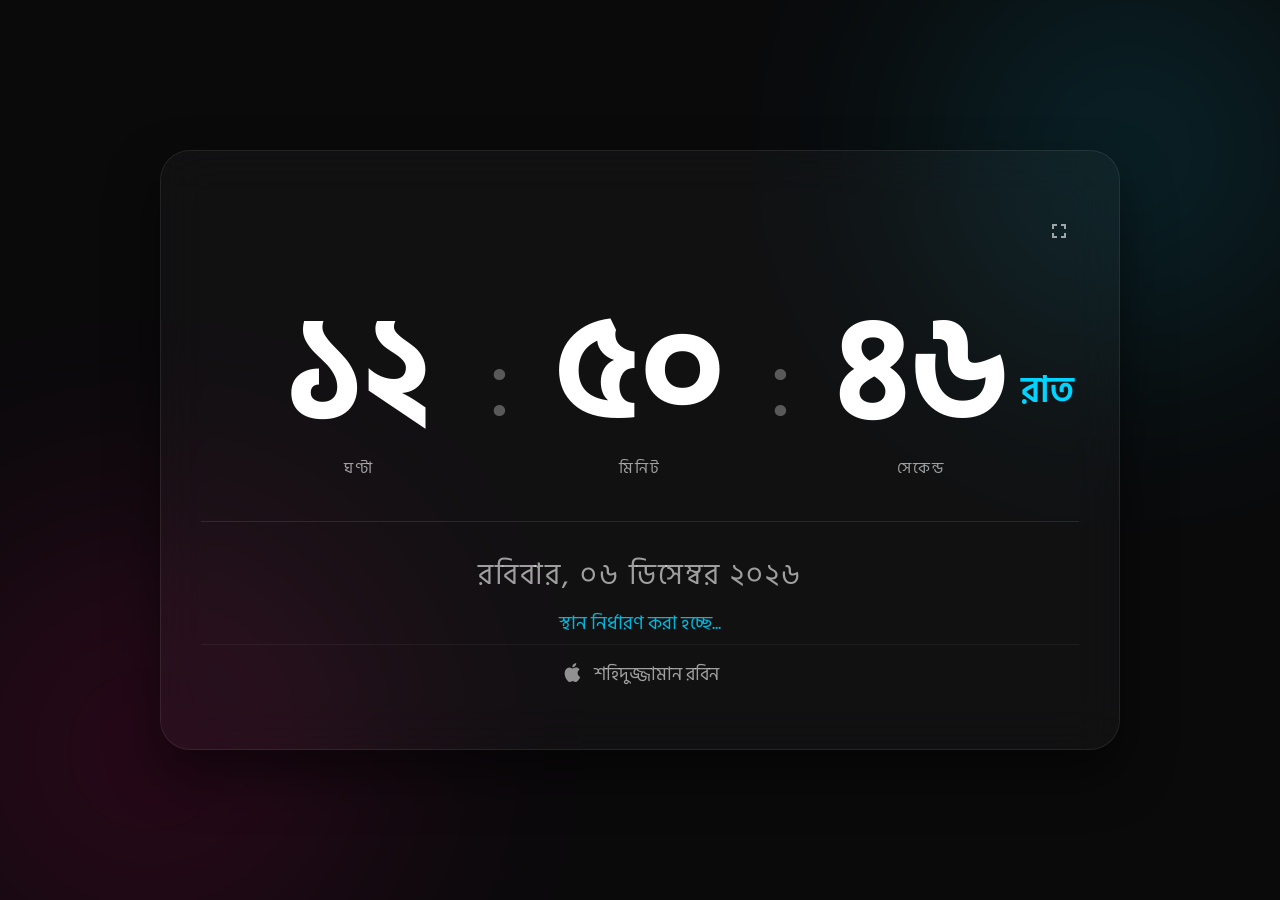
==== BanglaClock-Standalone.html @ c209803f "Initialize Bengali Digital Clock with smooth slide animation and Glassmorphism README" ====
<!DOCTYPE html>
<html lang="bn">
<head>
    <meta charset="UTF-8">
    <meta name="viewport" content="width=device-width, initial-scale=1.0">
    <title>আধুনিক বাংলা ডিজিটাল ঘড়ি | Bangla Digital Clock</title>
    <link rel="stylesheet" href="style.css?v=1.1">
    <link href="https://fonts.googleapis.com/css2?family=Hind+Siliguri:wght@300;400;500;600;700&display=swap" rel="stylesheet">
</head>
<body>
    <div class="background-decor">
        <div class="circle circle-1"></div>
        <div class="circle circle-2"></div>
    </div>
    
    <main class="clock-container">
        <div class="glass-card">
            <header class="clock-header">
                <div></div> <!-- Empty spacer to keep fullscreen button on the right -->
                <button id="fullscreen-btn" title="ফুল স্ক্রিন">
                    <svg viewBox="0 0 24 24" width="24" height="24"><path fill="currentColor" d="M7 14H5v5h5v-2H7v-3zm-2-4h2V7h3V5H5v5zm12 7h-3v2h5v-5h-2v3zM14 5v2h3v3h2V5h-5z"/></svg>
                </button>
            </header>

            <div class="time-display">
                <div class="time-box" id="hours-box">
                    <div class="digit-box" id="hours">
                        <div class="digit-inner">
                            <span>০০</span>
                        </div>
                    </div>
                    <span class="label">ঘণ্টা</span>
                </div>
                <span class="separator">:</span>
                <div class="time-box" id="minutes-box">
                    <div class="digit-box" id="minutes">
                        <div class="digit-inner">
                            <span>০০</span>
                        </div>
                    </div>
                    <span class="label">মিনিট</span>
                </div>
                <span class="separator">:</span>
                <div class="time-box" id="seconds-box">
                    <div class="digit-box" id="seconds">
                        <div class="digit-inner">
                            <span>০০</span>
                        </div>
                    </div>
                    <span class="label">সেকেন্ড</span>
                </div>
                <div class="ampm-box" id="ampm-container">
                    <span id="ampm">পূর্বাহ্ণ</span>
                </div>
            </div>

            <footer class="date-display">
                <div id="full-date">শুক্রবার, ১ জানুয়ারি ২০২৬</div>
                <div id="location" class="location-text">স্থান নির্ধারণ করা হচ্ছে...</div>
                <div class="user-signature">
                    <svg class="mac-icon" viewBox="0 0 24 24" width="18" height="18"><path fill="currentColor" d="M18.71 19.5C17.88 20.74 17 21.95 15.66 21.97C14.32 22 13.89 21.18 12.37 21.18C10.84 21.18 10.37 21.95 9.09997 22C7.78997 22.05 6.79997 20.68 5.95997 19.47C4.24997 17 2.93997 12.45 4.69997 9.39C5.56997 7.87 7.12997 6.91 8.81997 6.88C10.1 6.86 11.32 7.75 12.11 7.75C12.89 7.75 14.37 6.68 15.92 6.84C16.57 6.87 18.39 7.1 19.56 8.82C19.47 8.88 17.39 10.1 17.41 12.63C17.44 15.65 20.06 16.66 20.09 16.67C20.06 16.74 19.67 18.11 18.71 19.5ZM13 3.5C13.73 2.67 14.94 2.04 15.94 2C16.07 3.17 15.6 4.35 14.9 5.19C14.21 6.04 13.07 6.7 11.95 6.61C11.8 5.46 12.36 4.26 13 3.5Z"/></svg>
                    <span>শহিদুজ্জামান রবিন</span>
                </div>
            </footer>
        </div>
    </main>

<script>
/**
 * Bangla Digital Clock Logic
 */

const hoursEl = document.getElementById('hours');
const minutesEl = document.getElementById('minutes');
const secondsEl = document.getElementById('seconds');
const ampmEl = document.getElementById('ampm');
const dateEl = document.getElementById('full-date');
const ampmContainer = document.getElementById('ampm-container');
const fullscreenBtn = document.getElementById('fullscreen-btn');
const clockContainer = document.querySelector('.clock-container');
const clockHeader = document.querySelector('.clock-header');

let inactivityTimer;
const INACTIVITY_TIME = 5000; // 5 seconds

// Mapping digits from English to Bengali
const banglaDigits = {
    '0': '০', '1': '১', '2': '২', '3': '৩', '4': '৪',
    '5': '৫', '6': '৬', '7': '৭', '8': '৮', '9': '৯'
};

const banglaDays = [
    'রবিবার', 'সোমবার', 'মঙ্গলবার', 'বুধবার', 'বৃহস্পতিবার', 'শুক্রবার', 'শনিবার'
];

const banglaMonths = [
    'জানুয়ারি', 'ফেব্রুয়ারি', 'মার্চ', 'এপ্রিল', 'মে', 'জুন',
    'জুলাই', 'আগস্ট', 'সেপ্টেম্বর', 'অক্টোবর', 'নভেম্বর', 'ডিসেম্বর'
];

// Helper: Convert English number to Bengali string
function toBangla(number) {
    let str = number.toString();
    if (str.length === 1) str = '0' + str;
    return str.split('').map(digit => banglaDigits[digit] || digit).join('');
}

// Global variables for keeping track of last units (to avoid flickering)
let lastH = '', lastM = '', lastS = '';

function updateClock() {
    const now = new Date();
    let hours = now.getHours();
    let minutes = now.getMinutes();
    let seconds = now.getSeconds();
    let is24Hour = false;
    let ampm = '';

    if (!is24Hour) {
        const h24 = now.getHours();
        if (h24 >= 0 && h24 < 4) ampm = 'রাত';
        else if (h24 >= 4 && h24 < 6) ampm = 'ভোর';
        else if (h24 >= 6 && h24 < 12) ampm = 'সকাল';
        else if (h24 >= 12 && h24 < 15) ampm = 'দুপুর';
        else if (h24 >= 15 && h24 < 18) ampm = 'বিকেল';
        else if (h24 >= 18 && h24 < 20) ampm = 'সন্ধ্যা';
        else ampm = 'রাত';
        
        hours = hours % 12;
        hours = hours ? hours : 12; // Handle 0 -> 12
        ampmContainer.style.display = 'block';
    } else {
        ampmContainer.style.display = 'none';
    }

    const hStr = toBangla(hours);
    const mStr = toBangla(minutes);
    const sStr = toBangla(seconds);

    // Update with animation if the value changed
    if (hStr !== lastH) {
        updateElement(hoursEl, hStr);
        lastH = hStr;
    }
    if (mStr !== lastM) {
        updateElement(minutesEl, mStr);
        lastM = mStr;
    }
    if (sStr !== lastS) {
        updateElement(secondsEl, sStr);
        lastS = sStr;
    }

    if (!is24Hour && ampmEl.textContent !== ampm) {
        ampmEl.textContent = ampm;
    }

    // Update Date
    const dayName = banglaDays[now.getDay()];
    const dayDate = toBangla(now.getDate());
    const monthName = banglaMonths[now.getMonth()];
    const year = toBangla(now.getFullYear());
    
    const dateString = `${dayName}, ${dayDate} ${monthName} ${year}`;
    if (dateEl.textContent !== dateString) {
        dateEl.textContent = dateString;
    }
}

// Update the element text with a smooth vertical slide animation
function updateElement(el, newValue) {
    const inner = el.querySelector('.digit-inner');
    const currentSpan = inner.querySelector('span');
    const oldValue = currentSpan.textContent;

    if (newValue === oldValue) return;

    // 1. Add the new value slot below the current one
    const nextSpan = document.createElement('span');
    nextSpan.textContent = newValue;
    inner.appendChild(nextSpan);

    // 2. Animate the 'inner' container up
    inner.classList.add('sliding');
    inner.style.transform = 'translateY(-100%)';
    currentSpan.style.opacity = '0.3'; // Fade only the OLD number
    nextSpan.style.opacity = '1';      // Ensure the NEW number is fully white

    // 3. Finalize: Switch the main text and reset the container position
    setTimeout(() => {
        inner.classList.remove('sliding');
        
        // Remove the transition temporarily to prevent the 'fade-up' blink
        currentSpan.style.transition = 'none';
        currentSpan.textContent = newValue;
        currentSpan.style.opacity = '1';
        inner.style.transform = 'translateY(0)';
        
        // Use a tiny delay or trigger reflow to re-enable transition for the next cycle
        void currentSpan.offsetWidth;
        currentSpan.style.transition = '';
        
        nextSpan.remove();
    }, 850); // Matches the 0.85s transition in CSS
}

// Global variables for keeping track of last units are defined above on line 41

// Initial Call
setInterval(updateClock, 1000);
updateClock();

// Fullscreen Toggle
fullscreenBtn.addEventListener('click', () => {
    if (!document.fullscreenElement) {
        document.documentElement.requestFullscreen().catch(err => {
            console.error(`Error attempting to enable full-screen mode: ${err.message}`);
        });
    } else {
        if (document.exitFullscreen) {
            document.exitFullscreen();
        }
    }
});

// Update UI when fullscreen changes
document.addEventListener('fullscreenchange', () => {
    if (document.fullscreenElement) {
        fullscreenBtn.innerHTML = '<svg viewBox="0 0 24 24" width="24" height="24"><path fill="currentColor" d="M5 16h3v3h2v-5H5v2zm3-8H5v2h5V5H8v3zm6 11h2v-3h3v-2h-5v5zm2-11V5h-2v5h5V8h-3z"/></svg>';
    } else {
        fullscreenBtn.innerHTML = '<svg viewBox="0 0 24 24" width="24" height="24"><path fill="currentColor" d="M7 14H5v5h5v-2H7v-3zm-2-4h2V7h3V5H5v5zm12 7h-3v2h5v-5h-2v3zM14 5v2h3v3h2V5h-5z"/></svg>';
    }
});

// Auto-hide UI & Cursor for Screensaver effect
function resetInactivityTimer() {
    clearTimeout(inactivityTimer);
    document.body.classList.remove('no-cursor');
    clockHeader.style.opacity = '1';
    clockHeader.style.pointerEvents = 'auto';

    inactivityTimer = setTimeout(() => {
        document.body.classList.add('no-cursor');
        clockHeader.style.opacity = '0';
        clockHeader.style.pointerEvents = 'none';
    }, INACTIVITY_TIME);
}

// Listen for mouse movement or interaction
window.addEventListener('mousemove', resetInactivityTimer);
window.addEventListener('mousedown', resetInactivityTimer);
window.addEventListener('touchstart', resetInactivityTimer);
window.addEventListener('keydown', resetInactivityTimer);

// Initial Timer start
resetInactivityTimer();

// Comprehensive Translation Mapping for Bangladesh Locations
const locationTranslations = {
    // Country
    'Bangladesh': 'বাংলাদেশ',
    
    // Major Cities & Districts (including variations)
    'Dhaka': 'ঢাকা',
    'Chattogram': 'চট্টগ্রাম',
    'Chittagong': 'চট্টগ্রাম',
    'Khulna': 'খুলনা',
    'Sylhet': 'সিলেট',
    'Rajshahi': 'রাজশাহী',
    'Barisal': 'বরিশাল',
    'Barishal': 'বরিশাল',
    'Rangpur': 'রংপুর',
    'Mymensingh': 'ময়মনসিংহ',
    'Cox\'s Bazar': 'কক্সবাজার',
    'Coxs Bazar': 'কক্সবাজার',
    'Cumilla': 'কুমিল্লা',
    'Comilla': 'কুমিল্লা',
    'Gazipur': 'গাজীপুর',
    'Narayanganj': 'নারায়ণগঞ্জ',
    'Narsingdi': 'নরসিংদী',
    'Bagerhat': 'বাগেরহাট',
    'Bandarban': 'বান্দরবান',
    'Barguna': 'বরগুনা',
    'Bhola': 'ভোলা',
    'Bogura': 'বগুড়া',
    'Bogra': 'বগুড়া',
    'Brahmanbaria': 'ব্রাহ্মণবাড়িয়া',
    'Chandpur': 'চাঁদপুর',
    'Chuadanga': 'চুয়াডাঙ্গা',
    'Dinajpur': 'দিনাজপুর',
    'Faridpur': 'ফরিদপুর',
    'Feni': 'ফেনী',
    'Gaibandha': 'গাইবান্ধা',
    'Gopalganj': 'গোপালগঞ্জ',
    'Habiganj': 'হবিগঞ্জ',
    'Jamalpur': 'জামালপুর',
    'Jashore': 'যশোর',
    'Jessore': 'যশোর',
    'Jhalokati': 'ঝালকাঠি',
    'Jhenaidah': 'ঝিনাইদহ',
    'Joypurhat': 'জয়পুরহাট',
    'Khagrachhari': 'খাগড়াছড়ি',
    'Kishoreganj': 'কিশোরগঞ্জ',
    'Kurigram': 'কুড়িগ্রাম',
    'Kushtia': 'কুষ্টিয়া',
    'Lakshmipur': 'লক্ষ্মীপুর',
    'Lalmonirhat': 'লালমনিরহাট',
    'Madaripur': 'মাদারীপুর',
    'Magura': 'মাগুরা',
    'Manikganj': 'মানিকগঞ্জ',
    'Meherpur': 'মেহেরপুর',
    'Moulvibazar': 'মৌলভীবাজার',
    'Munshiganj': 'মুন্সীগঞ্জ',
    'Naogaon': 'নওগাঁ',
    'Narail': 'নড়াইল',
    'Natore': 'নাটোর',
    'Netrokona': 'নেত্রকোণা',
    'Nilphamari': 'নীলফামারী',
    'Noakhali': 'নোয়াখালী',
    'Pabna': 'পাবনা',
    'Panchagarh': 'পঞ্চগড়',
    'Patuakhali': 'পটুয়াখালী',
    'Pirojpur': 'পিরোজপুর',
    'Rajbari': 'রাজবাড়ী',
    'Rangamati': 'রাঙ্গামাটি',
    'Satkhira': 'সাতক্ষীরা',
    'Shariatpur': 'শরীয়তপুর',
    'Sherpur': 'শেরপুর',
    'Sirajganj': 'সিরাজগঞ্জ',
    'Sunamganj': 'সুনামগঞ্জ',
    'Tangail': 'টাঙ্গাইল',
    'Thakurgaon': 'ঠাকুরগাঁও'
};

// Fetch Location Data (Localized)
async function updateLocation() {
    try {
        const response = await fetch('http://ip-api.com/json/');
        const data = await response.json();
        const locationEl = document.getElementById('location');

        if (data.status === 'success') {
            const translatedCity = locationTranslations[data.city] || data.city;
            const translatedCountry = locationTranslations[data.country] || data.country;
            locationEl.textContent = `${translatedCity}, ${translatedCountry}`;
        } else {
            locationEl.textContent = "অবস্থান লোড করা সম্ভব হয়নি";
        }
    } catch (error) {
        console.error("Error fetching location:", error);
        locationEl.textContent = "ইন্টারনেট সংযোগ যাচাই করুন";
    }
}

// Initial Location Fetch
updateLocation();
// Update location every hour
setInterval(updateLocation, 3600000);

</script>
</body>
</html>
---- style.css ----
:root {
    --glass-bg: rgba(255, 255, 255, 0.03);
    --glass-border: rgba(255, 255, 255, 0.08);
    --accent-color: #00d4ff; /* Slightly more vibrant but controlled cyan */
    --text-color: #ffffff;
    --label-color: rgba(255, 255, 255, 0.6);
}

* {
    margin: 0;
    padding: 0;
    box-sizing: border-box;
    font-family: 'Shurjo', 'Hind Siliguri', sans-serif;
}

body {
    background-color: #0a0a0b;
    height: 100vh;
    display: flex;
    justify-content: center;
    align-items: center;
    overflow: hidden;
    color: var(--text-color);
}

.background-decor {
    position: absolute;
    width: 100%;
    height: 100%;
    z-index: -1;
    overflow: hidden;
}

.circle {
    position: absolute;
    border-radius: 50%;
    filter: blur(100px); /* Increased blur for smoother transitions */
    opacity: 0.15; /* Decreased opacity to avoid harsh blobs */
}

.circle-1 {
    width: 500px;
    height: 500px;
    background: radial-gradient(circle, var(--accent-color), transparent);
    top: -100px;
    right: -100px;
}

.circle-2 {
    width: 600px;
    height: 600px;
    background: radial-gradient(circle, #ff0080, transparent);
    bottom: -150px;
    left: -150px;
}

.clock-container {
    width: 100%;
    max-width: 1000px; /* Increased to fit the AM/PM box */
    padding: 20px;
    text-align: center;
    transition: opacity 0.5s ease;
}

.glass-card {
    background: var(--glass-bg);
    backdrop-filter: blur(25px); /* Stronger blur for true glassmorphism */
    -webkit-backdrop-filter: blur(25px);
    border: 1px solid var(--glass-border);
    border-radius: 30px;
    padding: 60px 40px;
    box-shadow: 0 25px 50px rgba(0, 0, 0, 0.5);
    position: relative;
    overflow: hidden;
}

.clock-header {
    display: flex;
    justify-content: space-between;
    align-items: center;
    margin-bottom: 40px;
    transition: opacity 0.5s ease;
}

#fullscreen-btn {
    background: transparent;
    border: none;
    color: var(--label-color);
    cursor: pointer;
    padding: 8px;
    border-radius: 50%;
    transition: all 0.3s ease;
    display: flex;
    align-items: center;
    justify-content: center;
}

#fullscreen-btn:hover {
    color: var(--text-color);
    background: rgba(255, 255, 255, 0.1);
    transform: scale(1.1);
}

.time-display {
    display: flex;
    justify-content: center;
    align-items: center;
    gap: 30px;
    margin-bottom: 30px;
    position: relative;
    padding: 0 60px; /* Balanced padding */
}

.time-box {
    display: flex;
    flex-direction: column;
    align-items: center;
    min-width: 120px;
}

.digit-box {
    height: clamp(4rem, 12vw, 9rem);
    width: clamp(140px, 18vw, 200px); /* FIXED WIDTH */
    overflow: hidden;
    position: relative;
    font-size: clamp(4rem, 12vw, 9rem);
    font-weight: 700;
    font-variant-numeric: tabular-nums;
}

.digit-inner {
    display: flex;
    flex-direction: column;
    height: 100%;
    width: 100%; 
}

.digit-inner.sliding {
    transition: transform 0.85s cubic-bezier(0.16, 1, 0.3, 1);
}

.digit-inner span {
    height: 100%;
    width: 100%;
    display: flex;
    align-items: center;
    justify-content: center;
    text-align: center;
    transition: opacity 0.85s ease; /* Match transition speed */
}

.separator {
    font-size: clamp(3rem, 10vw, 7rem);
    font-weight: 300;
    opacity: 0.3; /* More subtle separators */
    margin-bottom: 1.2rem;
}

.label {
    font-size: clamp(0.7rem, 2vw, 1rem);
    color: var(--label-color);
    text-transform: uppercase;
    letter-spacing: 2px;
    margin-top: 10px;
}

.ampm-box {
    position: absolute;
    right: 5px; /* Moved inside the padding area */
    top: 50%;
    transform: translateY(-50%);
}

#ampm {
    font-size: clamp(1.2rem, 3vw, 2.22rem);
    color: var(--accent-color);
    font-weight: 600;
}

.date-display {
    border-top: 1px solid rgba(255, 255, 255, 0.1);
    padding-top: 30px;
}

#full-date {
    font-size: clamp(1rem, 3vw, 1.8rem);
    font-weight: 400;
    color: var(--label-color);
    letter-spacing: 2px;
    margin-bottom: 10px;
}

.location-text {
    font-size: clamp(0.8rem, 2.5vw, 1.2rem);
    color: var(--accent-color);
    margin-top: 5px;
    opacity: 0.85;
    font-weight: 400;
}

.user-signature {
    font-size: clamp(0.7rem, 2vw, 1.1rem);
    color: rgba(255, 255, 255, 0.6);
    font-weight: 400;
    letter-spacing: 0px;
    border-top: 1px solid rgba(255, 255, 255, 0.05);
    display: flex;
    align-items: center;
    justify-content: center;
    gap: 10px;
    padding-top: 15px;
    margin-top: 5px;
}

.mac-icon {
    width: 1.3em;
    height: 1.3em;
    display: flex;
    align-items: center;
    opacity: 0.9;
    /* Optical correction for vertical centering */
    position: relative;
    top: -2px;
}

/* Sub-animation Digit Change (No longer using fade-only, now sliding) */
@keyframes slide-up {
    from { transform: translateY(0); opacity: 1; }
    to { transform: translateY(-100%); opacity: 0; }
}

/* Responsive Styles */
@media (max-width: 600px) {
    .glass-card {
        padding: 30px 20px;
    }
    .time-display {
        flex-direction: column;
        align-items: center;
        gap: 20px;
    }
    .time-box {
        min-width: 100%;
    }
    .separator {
        display: none;
    }
    .ampm-box {
        position: static;
        margin-top: 10px;
    }
}

/* Body hiding cursor when inactive */
.no-cursor {
    cursor: none;
}
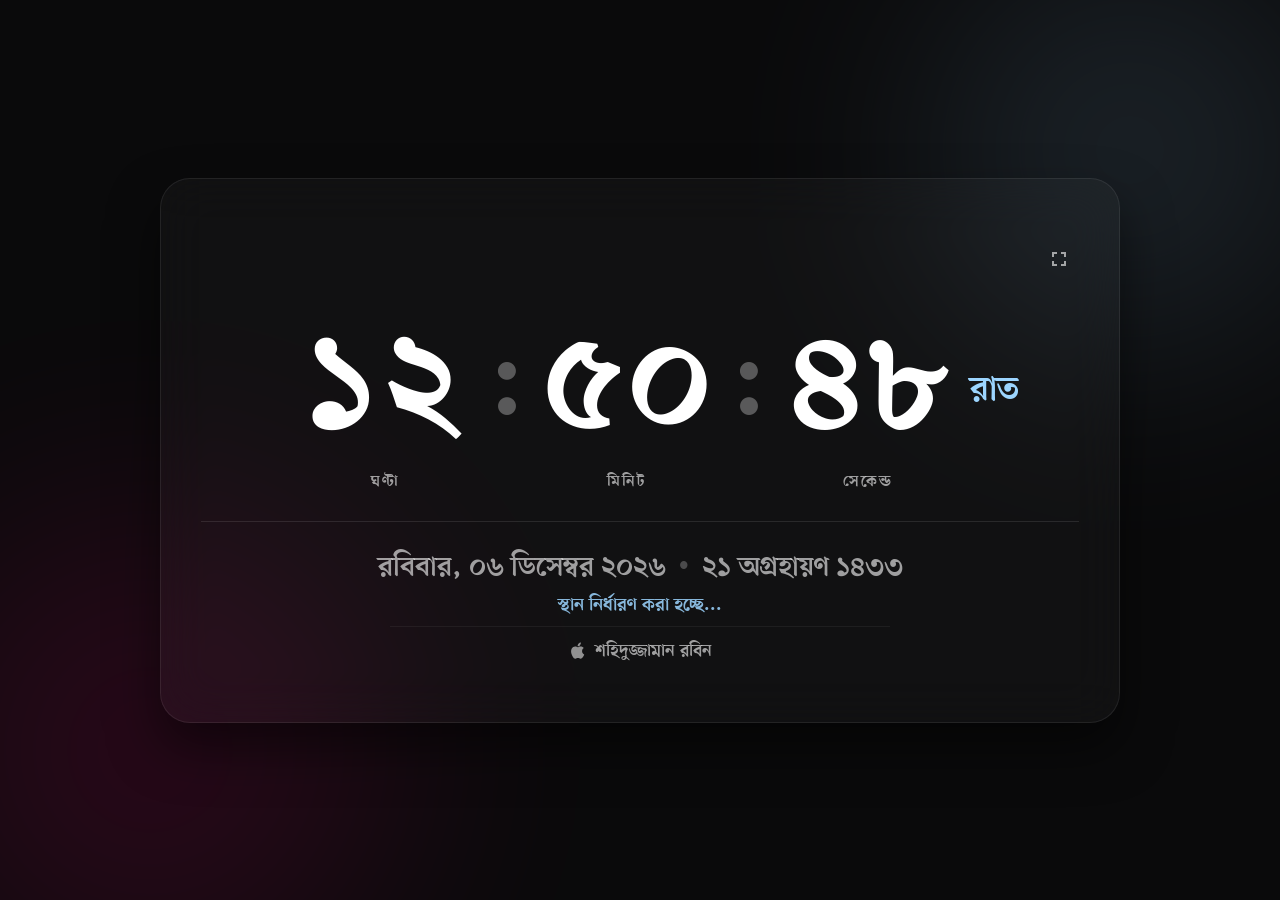
==== commit eb6184a7: "feat: Add Bangla Calendar, update theme color to Sky Blue, and refine centering/alignment logic" ====
--- a/BanglaClock-Standalone.html
+++ b/BanglaClock-Standalone.html
@@ -4,7 +4,289 @@
     <meta charset="UTF-8">
     <meta name="viewport" content="width=device-width, initial-scale=1.0">
     <title>আধুনিক বাংলা ডিজিটাল ঘড়ি | Bangla Digital Clock</title>
-    <link rel="stylesheet" href="style.css?v=1.1">
+<style>
+@font-face {
+    font-family: 'Shurjo';
+    src: url('[data-uri]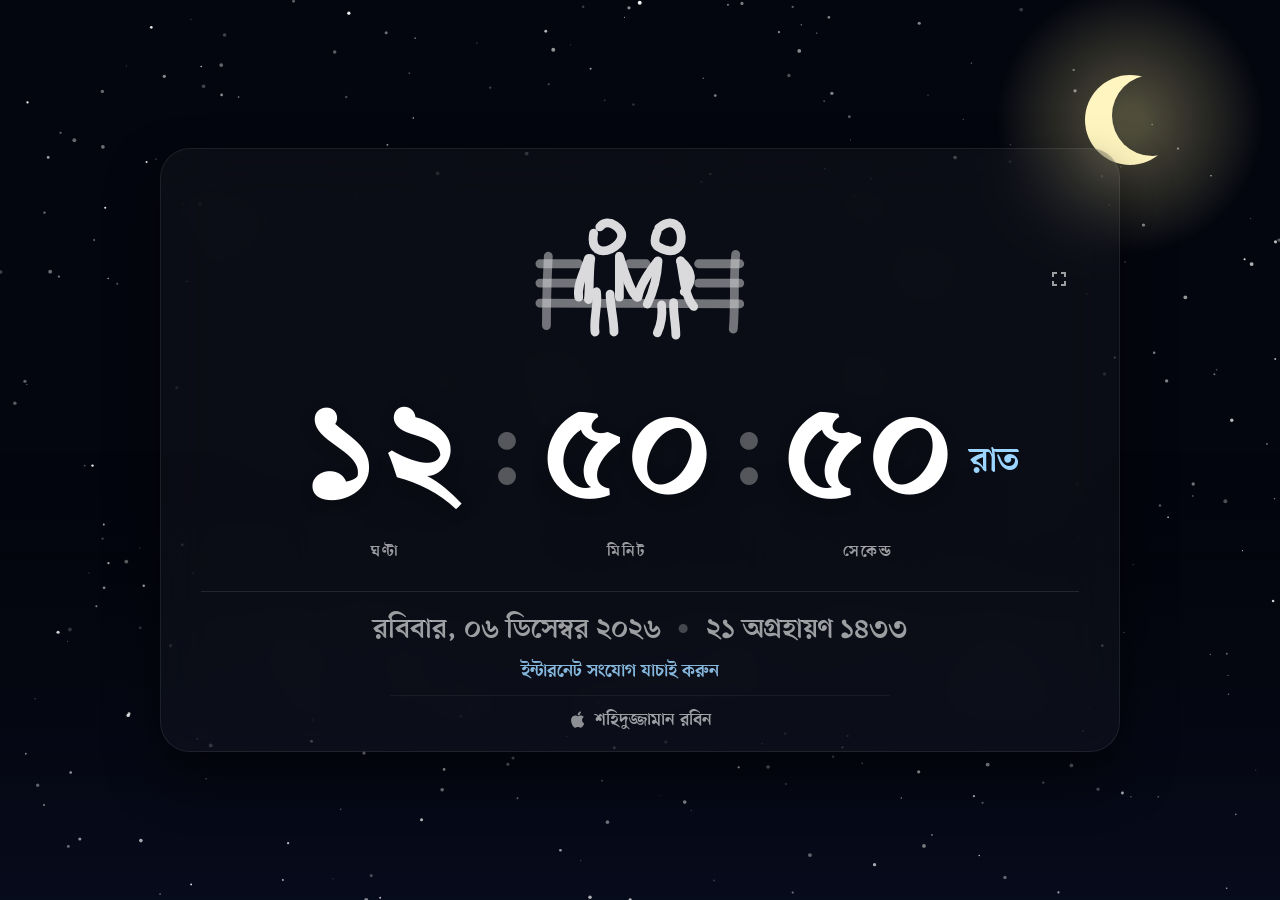
==== commit 1f286b03: "Update: Added dynamic environments, real-time weather integration, and full theme automation. Optimi" ====
--- a/BanglaClock-Standalone.html
+++ b/BanglaClock-Standalone.html
@@ -14,26 +14,42 @@
 :root {
     --glass-bg: rgba(255, 255, 255, 0.03);
     --glass-border: rgba(255, 255, 255, 0.08);
-    --accent-color: #9cd5ff; /* Sky blue accent color */
+    --accent-color: #9cd5ff; 
     --text-color: #ffffff;
-    --label-color: rgba(255, 255, 255, 0.6);
-}
-
-* {
+    --label-color: var(--dynamic-label, rgba(255, 255, 255, 0.6));
+}
+
+*, html {
     margin: 0;
     padding: 0;
     box-sizing: border-box;
     font-family: 'Shurjo', 'Hind Siliguri', sans-serif;
 }
 
+html {
+    overflow: hidden;
+    height: 100vh;
+}
+
 body {
-    background-color: #0a0a0b;
+    background-color: var(--bg-color, #0a0a0b);
     height: 100vh;
     display: flex;
     justify-content: center;
     align-items: center;
     overflow: hidden;
     color: var(--text-color);
+    transition: background-color 3s ease;
+}
+
+#stars-canvas {
+    position: fixed;
+    top: 0;
+    left: 0;
+    width: 100%;
+    height: 100%;
+    z-index: 0;
+    pointer-events: none;
 }
 
 .background-decor {
@@ -69,10 +85,13 @@
 
 .clock-container {
     width: 100%;
-    max-width: 1000px; /* Increased to fit the AM/PM box */
+    max-width: 1000px;
     padding: 20px;
     text-align: center;
     transition: opacity 0.5s ease;
+    max-height: 100vh;
+    position: relative;
+    z-index: 1;
 }
 
 .glass-card {
@@ -81,7 +100,7 @@
     -webkit-backdrop-filter: blur(25px);
     border: 1px solid var(--glass-border);
     border-radius: 30px;
-    padding: 60px 40px;
+    padding: 20px 40px;
     box-shadow: 0 25px 50px rgba(0, 0, 0, 0.5);
     position: relative;
     overflow: hidden;
@@ -91,8 +110,27 @@
     display: flex;
     justify-content: space-between;
     align-items: center;
-    margin-bottom: 40px;
+    margin-bottom: 0;
     transition: opacity 0.5s ease;
+}
+
+.couple-container {
+    color: var(--text-color);
+    opacity: 0.85;
+    transition: all 0.3s ease;
+    display: flex;
+    align-items: center;
+    justify-content: center;
+}
+
+.couple-container svg {
+    width: 220px;
+    height: 220px;
+}
+
+.couple-container:hover {
+    opacity: 1;
+    transform: scale(1.05);
 }
 
 #fullscreen-btn {
@@ -102,7 +140,7 @@
     cursor: pointer;
     padding: 8px;
     border-radius: 50%;
-    transition: all 0.3s ease;
+    transition: all 0.5s ease;
     display: flex;
     align-items: center;
     justify-content: center;
@@ -161,6 +199,7 @@
     justify-content: center;
     text-align: center;
     transition: opacity 0.85s ease; /* Match transition speed */
+    text-shadow: 0 4px 15px rgba(0, 0, 0, 0.15); /* Added glow/shadow for better contrast */
 }
 
 .separator {
@@ -193,7 +232,7 @@
 
 .date-display {
     border-top: 1px solid rgba(255, 255, 255, 0.1);
-    padding-top: 30px;
+    padding-top: 20px;
     display: flex;
     flex-direction: column;
     align-items: center;
@@ -210,15 +249,32 @@
     align-items: center;
 }
 
-.location-text {
+.location-wrapper {
+    display: flex;
+    justify-content: center;
+    align-items: center;
+    gap: 15px;
+    margin: 5px 0;
+}
+
+.location-text, .temp-text {
     font-size: clamp(0.8rem, 2.5vw, 1.2rem);
-    color: var(--accent-color);
-    margin: 5px 0;
+    color: var(--label-color);
     opacity: 0.85;
     font-weight: 400;
-    display: flex;
-    justify-content: center;
-    align-items: center;
+}
+
+.temp-text {
+    font-weight: 600; /* Make temperature slightly bolder */
+}
+
+.dot-separator {
+    color: var(--label-color);
+    font-size: 1.5rem;
+    opacity: 0.4;
+    transition: opacity 0.5s ease;
+    display: inline-block;
+    transform: translateY(2px);
 }
 
 .user-signature {
@@ -286,10 +342,12 @@
     cursor: none;
 }
 
+
 </style>
     <link href="https://fonts.googleapis.com/css2?family=Hind+Siliguri:wght@300;400;500;600;700&display=swap" rel="stylesheet">
 </head>
 <body>
+    <canvas id="stars-canvas"></canvas>
     <div class="background-decor">
         <div class="circle circle-1"></div>
         <div class="circle circle-2"></div>
@@ -298,7 +356,33 @@
     <main class="clock-container">
         <div class="glass-card">
             <header class="clock-header">
-                <div></div> <!-- Empty spacer to keep fullscreen button on the right -->
+                <div style="width: 40px;"></div>
+                <div class="couple-container">
+                    <svg viewBox="0 0 400 400" fill="none" xmlns="http://www.w3.org/2000/svg">
+                        <path d="M33.2803 158.651C31.3612 195.622 29.874 258.794 29.874 284.684" stroke="currentColor" stroke-opacity="0.5" stroke-width="16" stroke-linecap="round" stroke-linejoin="round"/>
+                        <path d="M373.955 155.244C369.325 200.546 373.766 245.979 369.575 291.175" stroke="currentColor" stroke-opacity="0.5" stroke-width="16" stroke-linecap="round" stroke-linejoin="round"/>
+                        <path d="M18 243.808C136.519 244.281 267.543 244.804 381.417 245.258" stroke="currentColor" stroke-opacity="0.5" stroke-width="16" stroke-linecap="round" stroke-linejoin="round"/>
+                        <path d="M88.2517 172.304C65.0964 172.304 41.3253 172.304 18 172.304" stroke="currentColor" stroke-opacity="0.5" stroke-width="16" stroke-linecap="round" stroke-linejoin="round"/>
+                        <path d="M211.114 172.275C201.009 172.275 190.636 172.275 180.457 172.275" stroke="currentColor" stroke-opacity="0.5" stroke-width="16" stroke-linecap="round" stroke-linejoin="round"/>
+                        <path d="M381.423 172.275C356.723 172.275 331.366 172.275 306.485 172.275" stroke="currentColor" stroke-opacity="0.5" stroke-width="16" stroke-linecap="round" stroke-linejoin="round"/>
+                        <path d="M88.2517 207.43C65.0964 207.43 41.3253 207.43 18 207.43" stroke="currentColor" stroke-opacity="0.5" stroke-width="16" stroke-linecap="round" stroke-linejoin="round"/>
+                        <path d="M381.428 207.401C356.728 207.401 331.371 207.401 306.49 207.401" stroke="currentColor" stroke-opacity="0.5" stroke-width="16" stroke-linecap="round" stroke-linejoin="round"/>
+                        <path d="M126.924 105.295C134.453 95.847 145.46 96.1992 155.093 102.785C199.058 132.859 103.485 181.364 115.786 116.587" stroke="currentColor" stroke-width="16" stroke-linecap="round" stroke-linejoin="round"/>
+                        <path d="M233.997 107.456C282.711 65.7203 294.93 177.858 232.818 141.143C223.415 135.582 228.085 122.02 231.052 114.425" stroke="currentColor" stroke-width="16" stroke-linecap="round" stroke-linejoin="round"/>
+                        <path d="M232.862 166.938C231.321 194.448 224.923 221.505 213.166 245.724" stroke="currentColor" stroke-width="16" stroke-linecap="round" stroke-linejoin="round"/>
+                        <path d="M273.662 166.938C279.556 194.312 279.922 228.259 297.58 249.944" stroke="currentColor" stroke-width="16" stroke-linecap="round" stroke-linejoin="round"/>
+                        <path d="M261.105 242.91C260.231 262.769 265.223 282.334 265.223 302" stroke="currentColor" stroke-width="16" stroke-linecap="round" stroke-linejoin="round"/>
+                        <path d="M239.264 247.13C241.082 264.149 239.145 281.535 231.457 297.779" stroke="currentColor" stroke-width="16" stroke-linecap="round" stroke-linejoin="round"/>
+                        <path d="M273.662 166.938C293.249 183.941 299.532 200.867 280.389 223.213" stroke="currentColor" stroke-width="16" stroke-linecap="round" stroke-linejoin="round"/>
+                        <path d="M231.456 168.345C216.816 188.014 200.381 209.721 196.284 233.062" stroke="currentColor" stroke-width="16" stroke-linecap="round" stroke-linejoin="round"/>
+                        <path d="M162.519 158.497C172.035 187.662 182.356 225.039 194.878 233.062" stroke="currentColor" stroke-width="16" stroke-linecap="round" stroke-linejoin="round"/>
+                        <path d="M106.243 162.717C99.8715 184.433 84.6154 210.296 88.6112 233.062" stroke="currentColor" stroke-width="16" stroke-linecap="round" stroke-linejoin="round"/>
+                        <path d="M110.463 162.717C106.928 185.886 108.781 211.862 106.242 237.283" stroke="currentColor" stroke-width="16" stroke-linecap="round" stroke-linejoin="round"/>
+                        <path d="M162.519 162.717C162.519 186.124 162.519 209.523 162.519 233.062" stroke="currentColor" stroke-width="16" stroke-linecap="round" stroke-linejoin="round"/>
+                        <path d="M120.799 223.214C124.716 247.87 114.636 272.305 118.326 296.372" stroke="currentColor" stroke-width="16" stroke-linecap="round" stroke-linejoin="round"/>
+                        <path d="M145.635 227.434C145.901 250.59 152.669 273.297 152.669 296.372" stroke="currentColor" stroke-width="16" stroke-linecap="round" stroke-linejoin="round"/>
+                    </svg>
+                </div>
                 <button id="fullscreen-btn" title="ফুল স্ক্রিন">
                     <svg viewBox="0 0 24 24" width="24" height="24"><path fill="currentColor" d="M7 14H5v5h5v-2H7v-3zm-2-4h2V7h3V5H5v5zm12 7h-3v2h5v-5h-2v3zM14 5v2h3v3h2V5h-5z"/></svg>
                 </button>
@@ -342,8 +426,12 @@
             </div>
 
             <footer class="date-display">
-                <div id="full-date">শনিবার, ১ জানুয়ারি ২০২৬ || ১ বৈশাখ ১৪৩৩</div>
-                <div id="location" class="location-text">স্থান নির্ধারণ করা হচ্ছে...</div>
+                <div id="full-date" class="full-date-text">শনিবার, ১ জানুয়ারি ২০২৬ || ১ বৈশাখ ১৪৩৩</div>
+                <div id="location-container" class="location-wrapper">
+                    <span id="location" class="location-text">স্থান নির্ধারণ করা হচ্ছে...</span>
+                    <span id="weather-dot" class="dot-separator" style="opacity: 0;">•</span>
+                    <span id="temp" class="temp-text"></span>
+                </div>
                 <div class="user-signature">
                     <svg class="mac-icon" viewBox="0 0 24 24" width="18" height="18"><path fill="currentColor" d="M18.71 19.5C17.88 20.74 17 21.95 15.66 21.97C14.32 22 13.89 21.18 12.37 21.18C10.84 21.18 10.37 21.95 9.09997 22C7.78997 22.05 6.79997 20.68 5.95997 19.47C4.24997 17 2.93997 12.45 4.69997 9.39C5.56997 7.87 7.12997 6.91 8.81997 6.88C10.1 6.86 11.32 7.75 12.11 7.75C12.89 7.75 14.37 6.68 15.92 6.84C16.57 6.87 18.39 7.1 19.56 8.82C19.47 8.88 17.39 10.1 17.41 12.63C17.44 15.65 20.06 16.66 20.09 16.67C20.06 16.74 19.67 18.11 18.71 19.5ZM13 3.5C13.73 2.67 14.94 2.04 15.94 2C16.07 3.17 15.6 4.35 14.9 5.19C14.21 6.04 13.07 6.7 11.95 6.61C11.8 5.46 12.36 4.26 13 3.5Z"/></svg>
                     <span class="user-name">শহিদুজ্জামান রবিন</span>
@@ -351,6 +439,7 @@
             </footer>
         </div>
     </main>
+
 
 <script>
 /**
@@ -368,6 +457,7 @@
 const clockHeader = document.querySelector('.clock-header');
 
 let inactivityTimer;
+let forcedTheme = null;
 const INACTIVITY_TIME = 5000; // 5 seconds
 
 // Mapping digits from English to Bengali
@@ -404,14 +494,22 @@
     let ampm = '';
 
     if (!is24Hour) {
-        const h24 = now.getHours();
-        if (h24 >= 0 && h24 < 4) ampm = 'রাত';
-        else if (h24 >= 4 && h24 < 6) ampm = 'ভোর';
-        else if (h24 >= 6 && h24 < 12) ampm = 'সকাল';
-        else if (h24 >= 12 && h24 < 15) ampm = 'দুপুর';
-        else if (h24 >= 15 && h24 < 18) ampm = 'বিকেল';
-        else if (h24 >= 18 && h24 < 20) ampm = 'সন্ধ্যা';
-        else ampm = 'রাত';
+        if (typeof forcedTheme !== 'undefined' && forcedTheme) {
+             const labels = { 
+                night: 'রাত', morning: 'ভোর', afternoon: 'দুপুর', 
+                lateAfternoon: 'বিকেল', evening: 'সন্ধ্যা' 
+             };
+             ampm = labels[forcedTheme] || '';
+        } else {
+            const h24 = now.getHours();
+            if (h24 >= 0 && h24 < 4) ampm = 'রাত';
+            else if (h24 >= 4 && h24 < 6) ampm = 'ভোর';
+            else if (h24 >= 6 && h24 < 12) ampm = 'সকাল';
+            else if (h24 >= 12 && h24 < 15) ampm = 'দুপুর';
+            else if (h24 >= 15 && h24 < 18) ampm = 'বিকেল';
+            else if (h24 >= 18 && h24 < 20) ampm = 'সন্ধ্যা';
+            else ampm = 'রাত';
+        }
         
         hours = hours % 12;
         hours = hours ? hours : 12; // Handle 0 -> 12
@@ -489,7 +587,7 @@
     const banglaDateString = getBanglaDate(now);
     
     // Use a clean bullet point (•) as a sophisticated visual separator
-    const combinedString = `${dateString} <span style="opacity:0.4; margin:0 12px; font-size: 0.9em;">•</span> ${banglaDateString}`;
+    const combinedString = `${dateString} <span style="opacity:0.4; margin:0 15px; font-size: 1.1em; display: inline-block; transform: translateY(2px);">•</span> ${banglaDateString}`;
     
     if (dateEl.innerHTML !== combinedString) {
         dateEl.innerHTML = combinedString;
@@ -503,6 +601,12 @@
     const oldValue = currentSpan.textContent;
 
     if (newValue === oldValue) return;
+
+    // Clear any previous interrupted animations
+    const existingSpans = inner.querySelectorAll('span');
+    if (existingSpans.length > 1) {
+        existingSpans.forEach((s, idx) => { if (idx > 0) s.remove(); });
+    }
 
     // 1. Add the new value slot below the current one
     const nextSpan = document.createElement('span');
@@ -565,13 +669,19 @@
 function resetInactivityTimer() {
     clearTimeout(inactivityTimer);
     document.body.classList.remove('no-cursor');
-    clockHeader.style.opacity = '1';
-    clockHeader.style.pointerEvents = 'auto';
-
+    
+    const fullscreenBtn = document.getElementById('fullscreen-btn');
+    if (fullscreenBtn) {
+        fullscreenBtn.style.opacity = '1';
+        fullscreenBtn.style.pointerEvents = 'auto';
+    }
+    
     inactivityTimer = setTimeout(() => {
         document.body.classList.add('no-cursor');
-        clockHeader.style.opacity = '0';
-        clockHeader.style.pointerEvents = 'none';
+        if (fullscreenBtn) {
+            fullscreenBtn.style.opacity = '0';
+            fullscreenBtn.style.pointerEvents = 'none';
+        }
     }, INACTIVITY_TIME);
 }
 
@@ -583,6 +693,7 @@
 
 // Initial Timer start
 resetInactivityTimer();
+
 
 // Comprehensive Translation Mapping for Bangladesh Locations
 const locationTranslations = {
@@ -661,17 +772,40 @@
     'Thakurgaon': 'ঠাকুরগাঁও'
 };
 
-// Fetch Location Data (Localized)
+// Fetch Location & Weather Data (Localized)
 async function updateLocation() {
+    const locationEl = document.getElementById('location');
+    const tempEl = document.getElementById('temp');
+
     try {
-        const response = await fetch('http://ip-api.com/json/');
-        const data = await response.json();
-        const locationEl = document.getElementById('location');
-
-        if (data.status === 'success') {
-            const translatedCity = (locationTranslations[data.city] || data.city).trim();
-            const translatedCountry = (locationTranslations[data.country] || data.country).trim();
+        // 1. Get Location
+        const ipResponse = await fetch('http://ip-api.com/json/');
+        const ipData = await ipResponse.json();
+
+        if (ipData.status === 'success') {
+            const translatedCity = (locationTranslations[ipData.city] || ipData.city).trim();
+            const translatedCountry = (locationTranslations[ipData.country] || ipData.country).trim();
             locationEl.textContent = `${translatedCity}, ${translatedCountry}`;
+
+            // 2. Get Weather for this location
+            try {
+                const weatherResponse = await fetch(`https://wttr.in/${ipData.city}?format=j1`);
+                const weatherData = await weatherResponse.json();
+                const currentCondition = weatherData.current_condition[0];
+                const currentTemp = currentCondition.feelsLikeC || currentCondition.temp_C; // Use feelsLike if preferred or just temp
+                tempEl.textContent = `${toBangla(currentCondition.temp_C)}°সে.`;
+                document.getElementById('weather-dot').style.opacity = '0.4';
+            } catch (weatherErr) {
+                console.error("Weather error:", weatherErr);
+                // Fallback attempt without specific city
+                const fallbackRes = await fetch('https://wttr.in/?format=%t');
+                const fallbackTemp = await fallbackRes.text();
+                if (fallbackTemp && !fallbackTemp.includes("Unknown")) {
+                     const num = fallbackTemp.replace(/[^0-9-]/g, '');
+                     tempEl.textContent = `${toBangla(num)}°সে.`;
+                     document.getElementById('weather-dot').style.opacity = '0.4';
+                }
+            }
         } else {
             locationEl.textContent = "অবস্থান লোড করা সম্ভব হয়নি";
         }
@@ -686,6 +820,292 @@
 // Update location every hour
 setInterval(updateLocation, 3600000);
 
+// =============================================
+// ✨ STARRY BACKGROUND + 🌅 TIME-BASED THEMES
+// =============================================
+
+let starsCanvas, ctx;
+let stars = [];
+let shootingStars = [];
+let clouds = [];
+let rain = [];
+
+const themes = {
+    night: { 
+        bg: '#04060f', accent: '#9CD5FF', circle2: '#1a0a3a', 
+        starVisible: true, cloudVisible: false, rainVisible: false,
+        horizon: 'rgba(15, 25, 60, 0.3)', labelColor: 'rgba(255, 255, 255, 0.6)'
+    },
+    morning: { 
+        bg: '#060a0f', accent: '#FFD580', circle2: '#0a1a3a', 
+        starVisible: true, cloudVisible: true, rainVisible: false,
+        horizon: 'rgba(30, 45, 90, 0.2)', labelColor: 'rgba(255, 255, 255, 0.6)'
+    },
+    afternoon: { 
+        bg: '#1b65c4', accent: '#ffffff', circle2: '#ffffff', 
+        starVisible: false, cloudVisible: true, rainVisible: false,
+        horizon: 'rgba(2, 43, 101, 0.4)', // Deep navy horizon for atmospheric depth
+        labelColor: 'rgba(255, 255, 255, 0.8)'
+    },
+    lateAfternoon: { 
+        bg: '#0a1a2a', accent: '#FFCC80', circle2: '#1a2a4a', 
+        starVisible: false, cloudVisible: true, rainVisible: true,
+        horizon: 'rgba(255, 100, 50, 0.2)', labelColor: 'rgba(255, 255, 255, 0.6)'
+    },
+    evening: { 
+        bg: '#0a0505', accent: '#FFB6A3', circle2: '#1a0a0a', 
+        starVisible: true, cloudVisible: true, rainVisible: true,
+        horizon: 'rgba(60, 20, 30, 0.4)', labelColor: 'rgba(255, 255, 255, 0.6)'
+    },
+};
+
+
+
+function getTheme(hour) {
+    if (hour >= 20 || hour < 4)  return themes.night;
+    if (hour >= 4  && hour < 6)  return themes.morning;
+    if (hour >= 6  && hour < 12) return themes.morning; // Treat morning/early morning together for visual simplicity
+    if (hour >= 12 && hour < 15) return themes.afternoon;
+    if (hour >= 15 && hour < 18) return themes.lateAfternoon; // বিকেল
+    return themes.evening;
+}
+
+function applyTheme() {
+    const hour = new Date().getHours();
+    const theme = forcedTheme ? themes[forcedTheme] : getTheme(hour);
+    
+    // Detailed logs for debugging
+    console.log("Applying theme:", forcedTheme || 'auto', theme.bg);
+
+    document.documentElement.style.backgroundColor = theme.bg;
+    document.body.style.backgroundColor = theme.bg;
+    document.body.style.setProperty('--bg-color', theme.bg);
+    document.body.style.setProperty('--accent-color', theme.accent);
+    document.body.style.setProperty('--dynamic-label', theme.labelColor);
+
+    
+    const ampmText = document.getElementById('ampm');
+    if (ampmText) {
+        ampmText.style.color = theme.accent;
+        // Don't update textContent here, let updateClock do it based on forcedTheme
+    }
+    
+    const locText = document.querySelector('.location-text');
+    if (locText) locText.style.color = theme.accent;
+    
+    const c2 = document.querySelector('.circle-2');
+    if (c2) c2.style.background = `radial-gradient(circle, ${theme.circle2}, transparent)`;
+}
+
+function setManualTheme(themeKey) {
+    console.log("Setting theme to:", themeKey);
+    if (themeKey === 'auto') {
+        forcedTheme = null;
+        updateClock(); // Reset ampm text to real time
+    } else {
+        forcedTheme = themeKey;
+    }
+    applyTheme();
+}
+
+function resizeCanvas() {
+    if (!starsCanvas) return;
+    starsCanvas.width = window.innerWidth;
+    starsCanvas.height = window.innerHeight;
+    createStars();
+    createClouds();
+}
+
+function createStars() {
+    stars = [];
+    const count = Math.floor((starsCanvas.width * starsCanvas.height) / 3000); // More stars
+    for (let i = 0; i < count; i++) {
+        stars.push({
+            x: Math.random() * starsCanvas.width,
+            y: Math.random() * starsCanvas.height,
+            radius: Math.random() * 1.5 + 0.5, // Slightly larger
+            opacity: Math.random() * 0.7 + 0.3, // Brighter
+            speed: Math.random() * 0.01 + 0.003,
+            phase: Math.random() * Math.PI * 2,
+        });
+    }
+}
+
+function drawMoon() {
+    if (!ctx) return;
+    const mx = starsCanvas.width - 150;
+    const my = 120;
+    const r = 45; // Larger moon
+    const size = Math.ceil(r * 6);
+
+    const off = document.createElement('canvas');
+    off.width = size; off.height = size;
+    const oc = off.getContext('2d');
+    const cx = size / 2; const cy = size / 2;
+
+    oc.beginPath();
+    oc.arc(cx, cy, r, 0, Math.PI * 2);
+    oc.fillStyle = '#FFF5C0';
+    oc.fill();
+
+    oc.globalCompositeOperation = 'destination-out';
+    oc.beginPath();
+    oc.arc(cx + r * 0.5, cy - r * 0.1, r * 0.9, 0, Math.PI * 2);
+    oc.fillStyle = 'rgba(0,0,0,1)';
+    oc.fill();
+
+    const glow = ctx.createRadialGradient(mx, my, r * 0.3, mx, my, r * 3);
+    glow.addColorStop(0, 'rgba(255, 240, 160, 0.3)');
+    glow.addColorStop(1, 'rgba(255, 240, 160, 0)');
+    ctx.beginPath();
+    ctx.arc(mx, my, r * 3, 0, Math.PI * 2);
+    ctx.fillStyle = glow;
+    ctx.fill();
+
+    ctx.drawImage(off, mx - cx, my - cy);
+}
+
+
+function createClouds() {
+    clouds = [];
+    const count = 6;
+    for (let i = 0; i < count; i++) {
+        clouds.push({
+            x: Math.random() * starsCanvas.width,
+            y: Math.random() * (starsCanvas.height * 0.5),
+            width: Math.random() * 180 + 120,
+            height: Math.random() * 50 + 30,
+            speed: Math.random() * 0.2 + 0.1,
+            opacity: Math.random() * 0.15 + 0.15 // Slightly more visible
+        });
+    }
+}
+
+function createRainDrop() {
+    rain.push({
+        x: Math.random() * starsCanvas.width,
+        y: -10,
+        len: Math.random() * 20 + 10,
+        speed: Math.random() * 12 + 10,
+        opacity: Math.random() * 0.3 + 0.1
+    });
+}
+
+function drawHorizon(theme) {
+    if (!theme.horizon || !ctx) return;
+    const gradient = ctx.createLinearGradient(0, starsCanvas.height, 0, starsCanvas.height * 0.5);
+    gradient.addColorStop(0, theme.horizon);
+    gradient.addColorStop(1, 'transparent');
+    ctx.fillStyle = gradient;
+    ctx.fillRect(0, starsCanvas.height * 0.5, starsCanvas.width, starsCanvas.height * 0.5);
+}
+
+function createShootingStar() {
+    shootingStars.push({
+        x: Math.random() * starsCanvas.width,
+        y: Math.random() * (starsCanvas.height / 2),
+        len: Math.random() * 80 + 50,
+        speed: Math.random() * 12 + 8,
+        opacity: 1,
+        angle: Math.PI / 4 + (Math.random() * 0.2 - 0.1)
+    });
+}
+
+function drawAtmosphere() {
+    if (!ctx) return;
+    const hour = new Date().getHours();
+    const theme = forcedTheme ? themes[forcedTheme] : getTheme(hour);
+    
+    ctx.clearRect(0, 0, starsCanvas.width, starsCanvas.height);
+    const t = Date.now() / 1000;
+    
+    drawHorizon(theme);
+
+    if (theme.starVisible) {
+        stars.forEach(star => {
+            const twinkle = 0.4 + 0.6 * Math.abs(Math.sin(t * star.speed * 10 + star.phase));
+            ctx.beginPath();
+            ctx.arc(star.x, star.y, star.radius, 0, Math.PI * 2);
+            ctx.fillStyle = `rgba(255, 255, 255, ${twinkle * star.opacity})`;
+            ctx.fill();
+        });
+
+        for (let i = shootingStars.length - 1; i >= 0; i--) {
+            let s = shootingStars[i];
+            s.x += Math.cos(s.angle) * s.speed;
+            s.y += Math.sin(s.angle) * s.speed;
+            s.opacity -= 0.015;
+            if (s.opacity <= 0) { shootingStars.splice(i, 1); continue; }
+            ctx.save();
+            ctx.strokeStyle = `rgba(255, 255, 255, ${s.opacity})`;
+            ctx.lineWidth = 1.5;
+            ctx.beginPath();
+            ctx.moveTo(s.x, s.y);
+            ctx.lineTo(s.x - Math.cos(s.angle) * s.len, s.y - Math.sin(s.angle) * s.len);
+            ctx.stroke();
+            ctx.restore();
+        }
+        if (Math.random() < 0.005) createShootingStar();
+        drawMoon();
+    }
+
+
+    if (theme.cloudVisible) {
+        clouds.forEach(cloud => {
+            cloud.x += cloud.speed;
+            if (cloud.x > starsCanvas.width) cloud.x = -cloud.width;
+            ctx.save();
+            ctx.beginPath();
+            ctx.fillStyle = `rgba(255, 255, 255, ${cloud.opacity})`;
+            ctx.filter = 'blur(15px)'; // Reduced blur for better definition
+            
+            // Render as a cluster of shapes for a "puffier" look
+            ctx.ellipse(cloud.x, cloud.y, cloud.width, cloud.height, 0, 0, Math.PI * 2);
+            ctx.ellipse(cloud.x - cloud.width * 0.3, cloud.y + 10, cloud.width * 0.7, cloud.height * 0.8, 0, 0, Math.PI * 2);
+            ctx.ellipse(cloud.x + cloud.width * 0.4, cloud.y + 5, cloud.width * 0.6, cloud.height * 0.7, 0, 0, Math.PI * 2);
+            
+            ctx.fill();
+            ctx.restore();
+        });
+    }
+
+    if (theme.rainVisible) {
+        if (Math.random() < 0.4) createRainDrop();
+        for (let i = rain.length - 1; i >= 0; i--) {
+            let r = rain[i];
+            r.y += r.speed;
+            r.x += 1;
+            if (r.y > starsCanvas.height) { rain.splice(i, 1); continue; }
+            ctx.strokeStyle = `rgba(200, 220, 255, ${r.opacity})`;
+            ctx.lineWidth = 1;
+            ctx.beginPath();
+            ctx.moveTo(r.x, r.y);
+            ctx.lineTo(r.x + 2, r.y + r.len);
+            ctx.stroke();
+        }
+    }
+
+    requestAnimationFrame(drawAtmosphere);
+}
+
+// Inactivity handler is defined at the top
+
+// Initialize everything (DOM is ready since script is at the bottom)
+starsCanvas = document.getElementById('stars-canvas');
+if (starsCanvas) {
+    ctx = starsCanvas.getContext('2d');
+    console.log("Canvas context initialized");
+    resizeCanvas();
+    drawAtmosphere();
+} else {
+    console.error("Stars canvas not found!");
+}
+
+
+applyTheme();
+setInterval(() => { if (!forcedTheme) applyTheme(); }, 60000);
+window.addEventListener('resize', resizeCanvas);
+
 </script>
 </body>
 </html>
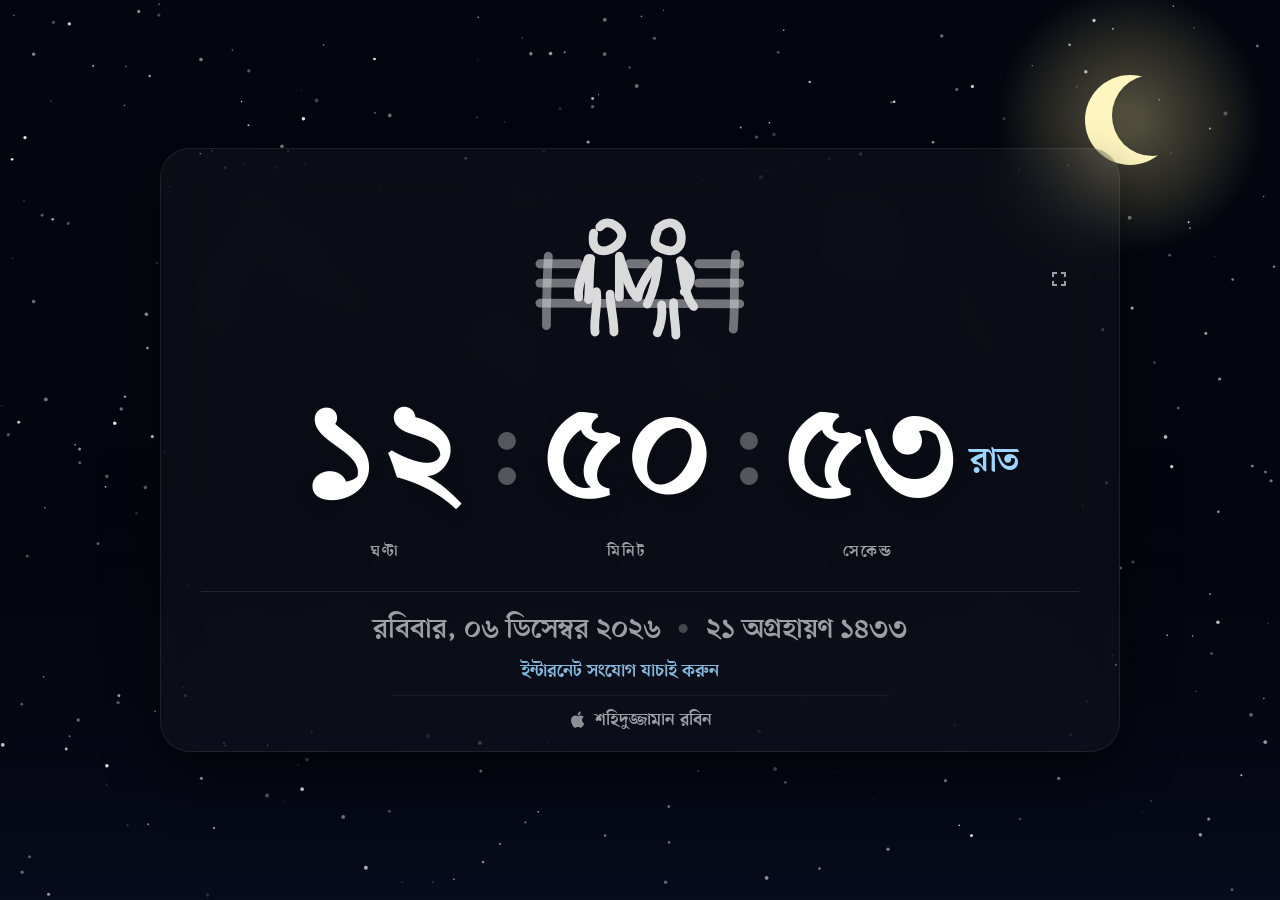
==== commit 0511beb1: "Fix: Replaced Canvas filters with robust shadowBlur for cloud rendering to ensure identical aestheti" ====
--- a/BanglaClock-Standalone.html
+++ b/BanglaClock-Standalone.html
@@ -1055,10 +1055,12 @@
             cloud.x += cloud.speed;
             if (cloud.x > starsCanvas.width) cloud.x = -cloud.width;
             ctx.save();
+            // Use shadowBlur instead of ctx.filter for universal compatibility in screensavers
+            ctx.shadowBlur = 30; 
+            ctx.shadowColor = `rgba(255, 255, 255, ${cloud.opacity})`;
+            ctx.fillStyle = `rgba(255, 255, 255, ${cloud.opacity * 0.8})`; 
+            
             ctx.beginPath();
-            ctx.fillStyle = `rgba(255, 255, 255, ${cloud.opacity})`;
-            ctx.filter = 'blur(15px)'; // Reduced blur for better definition
-            
             // Render as a cluster of shapes for a "puffier" look
             ctx.ellipse(cloud.x, cloud.y, cloud.width, cloud.height, 0, 0, Math.PI * 2);
             ctx.ellipse(cloud.x - cloud.width * 0.3, cloud.y + 10, cloud.width * 0.7, cloud.height * 0.8, 0, 0, Math.PI * 2);
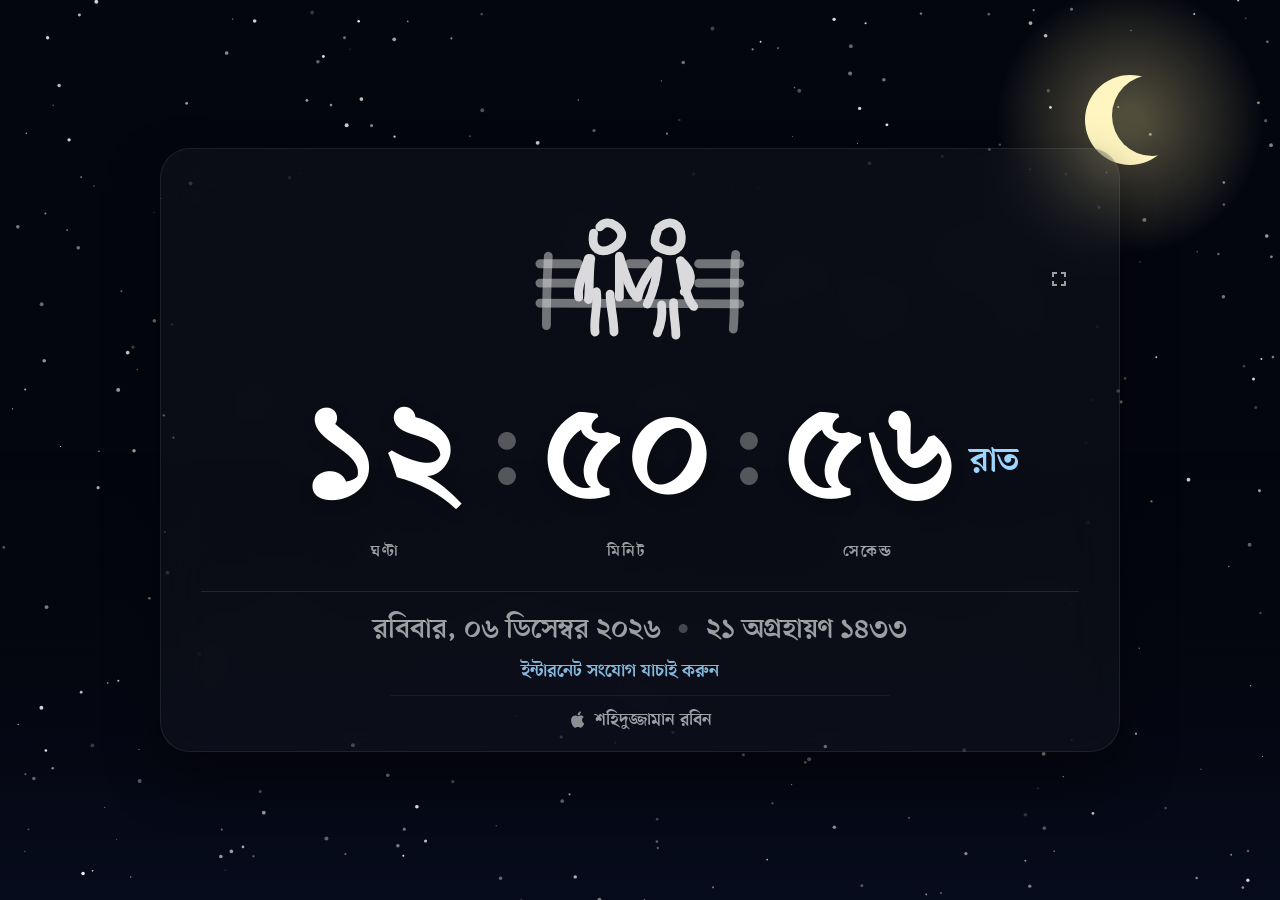
==== commit 33ac873d: "Fix: Implemented Gradient-based cloud rendering to ensure perfectly soft and blurry aesthetics acros" ====
--- a/BanglaClock-Standalone.html
+++ b/BanglaClock-Standalone.html
@@ -1055,18 +1055,24 @@
             cloud.x += cloud.speed;
             if (cloud.x > starsCanvas.width) cloud.x = -cloud.width;
             ctx.save();
-            // Use shadowBlur instead of ctx.filter for universal compatibility in screensavers
-            ctx.shadowBlur = 30; 
-            ctx.shadowColor = `rgba(255, 255, 255, ${cloud.opacity})`;
-            ctx.fillStyle = `rgba(255, 255, 255, ${cloud.opacity * 0.8})`; 
+            // Function to draw a soft, gradient-based cloud puff
+            const drawPuff = (x, y, w, h) => {
+                const grad = ctx.createRadialGradient(x, y, 0, x, y, Math.max(w, h));
+                grad.addColorStop(0, `rgba(255, 255, 255, ${cloud.opacity * 1.5})`); // Center
+                grad.addColorStop(0.3, `rgba(255, 255, 255, ${cloud.opacity})`);    // Middle
+                grad.addColorStop(1, 'rgba(255, 255, 255, 0)');                    // Outer Edge
+                
+                ctx.fillStyle = grad;
+                ctx.beginPath();
+                ctx.ellipse(x, y, w, h, 0, 0, Math.PI * 2);
+                ctx.fill();
+            };
             
-            ctx.beginPath();
-            // Render as a cluster of shapes for a "puffier" look
-            ctx.ellipse(cloud.x, cloud.y, cloud.width, cloud.height, 0, 0, Math.PI * 2);
-            ctx.ellipse(cloud.x - cloud.width * 0.3, cloud.y + 10, cloud.width * 0.7, cloud.height * 0.8, 0, 0, Math.PI * 2);
-            ctx.ellipse(cloud.x + cloud.width * 0.4, cloud.y + 5, cloud.width * 0.6, cloud.height * 0.7, 0, 0, Math.PI * 2);
+            // Draw three overlapping puffs to create the cloud cluster
+            drawPuff(cloud.x, cloud.y, cloud.width, cloud.height);
+            drawPuff(cloud.x - cloud.width * 0.3, cloud.y + 10, cloud.width * 0.7, cloud.height * 0.8);
+            drawPuff(cloud.x + cloud.width * 0.4, cloud.y + 5, cloud.width * 0.6, cloud.height * 0.7);
             
-            ctx.fill();
             ctx.restore();
         });
     }
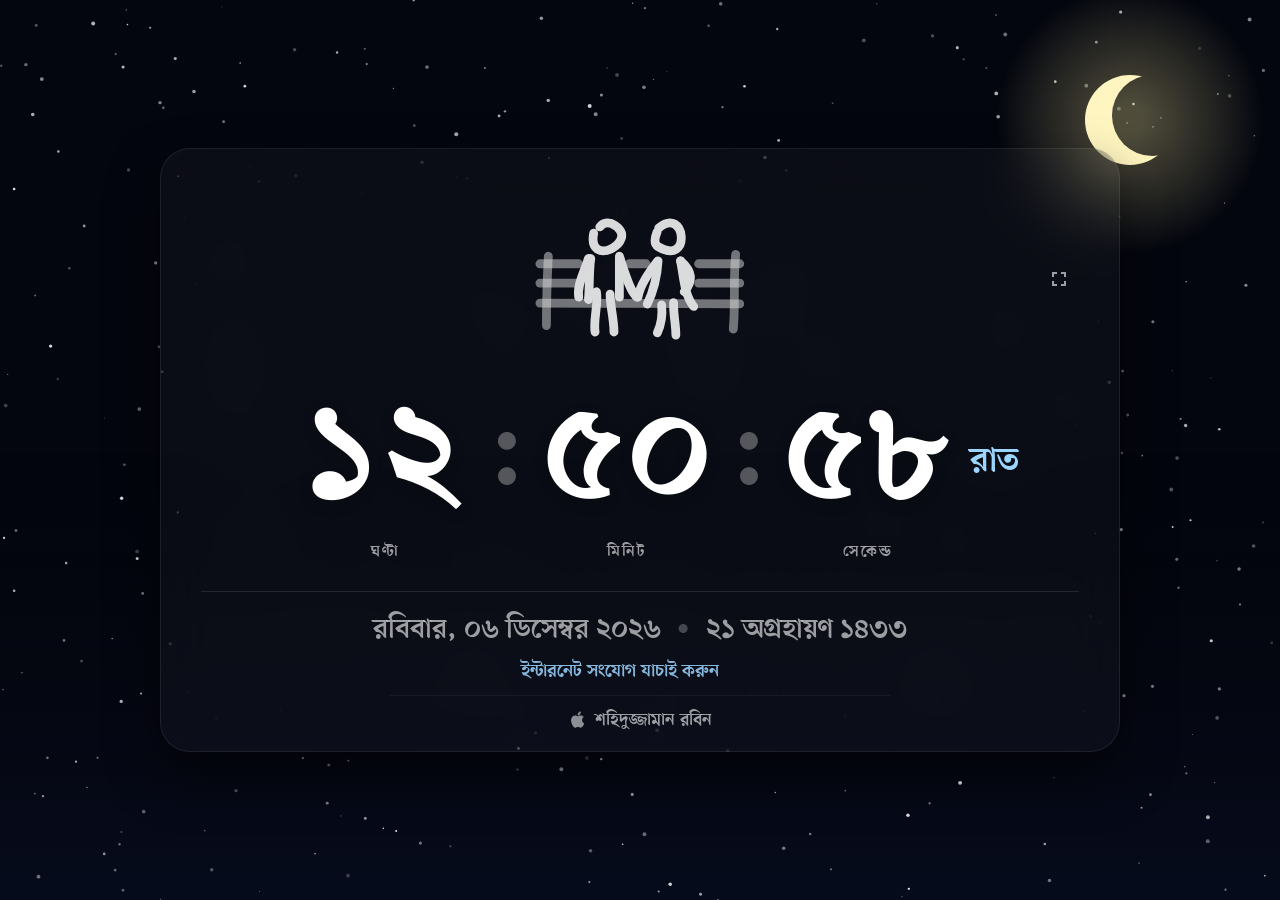
==== commit d6ab1d2f: "Fix: Implemented the 'Phantom Shadow' technique for cloud rendering to guarantee soft, atmospheric a" ====
--- a/BanglaClock-Standalone.html
+++ b/BanglaClock-Standalone.html
@@ -1055,24 +1055,21 @@
             cloud.x += cloud.speed;
             if (cloud.x > starsCanvas.width) cloud.x = -cloud.width;
             ctx.save();
-            // Function to draw a soft, gradient-based cloud puff
-            const drawPuff = (x, y, w, h) => {
-                const grad = ctx.createRadialGradient(x, y, 0, x, y, Math.max(w, h));
-                grad.addColorStop(0, `rgba(255, 255, 255, ${cloud.opacity * 1.5})`); // Center
-                grad.addColorStop(0.3, `rgba(255, 255, 255, ${cloud.opacity})`);    // Middle
-                grad.addColorStop(1, 'rgba(255, 255, 255, 0)');                    // Outer Edge
-                
-                ctx.fillStyle = grad;
-                ctx.beginPath();
-                ctx.ellipse(x, y, w, h, 0, 0, Math.PI * 2);
-                ctx.fill();
-            };
+            // The "Phantom Shadow" trick: Draw the shape far away and cast only the shadow back
+            const shadowOffset = 5000; // Draw shapes 5000px off-screen
+            ctx.shadowBlur = 45;       // High blur for maximum puffiness
+            ctx.shadowColor = `rgba(255, 255, 255, ${cloud.opacity})`;
+            ctx.shadowOffsetX = shadowOffset;
+            ctx.shadowOffsetY = 0;
             
-            // Draw three overlapping puffs to create the cloud cluster
-            drawPuff(cloud.x, cloud.y, cloud.width, cloud.height);
-            drawPuff(cloud.x - cloud.width * 0.3, cloud.y + 10, cloud.width * 0.7, cloud.height * 0.8);
-            drawPuff(cloud.x + cloud.width * 0.4, cloud.y + 5, cloud.width * 0.6, cloud.height * 0.7);
+            // Render the solid "puffs" far to the left, so only their shadows are visible on-screen
+            ctx.beginPath();
+            ctx.ellipse(cloud.x - shadowOffset, cloud.y, cloud.width, cloud.height, 0, 0, Math.PI * 2);
+            ctx.ellipse(cloud.x - shadowOffset - cloud.width * 0.3, cloud.y + 10, cloud.width * 0.7, cloud.height * 0.8, 0, 0, Math.PI * 2);
+            ctx.ellipse(cloud.x - shadowOffset + cloud.width * 0.4, cloud.y + 5, cloud.width * 0.6, cloud.height * 0.7, 0, 0, Math.PI * 2);
             
+            ctx.fillStyle = 'black'; // The color of the phantom shape doesn't matter, only the shadow does
+            ctx.fill();
             ctx.restore();
         });
     }
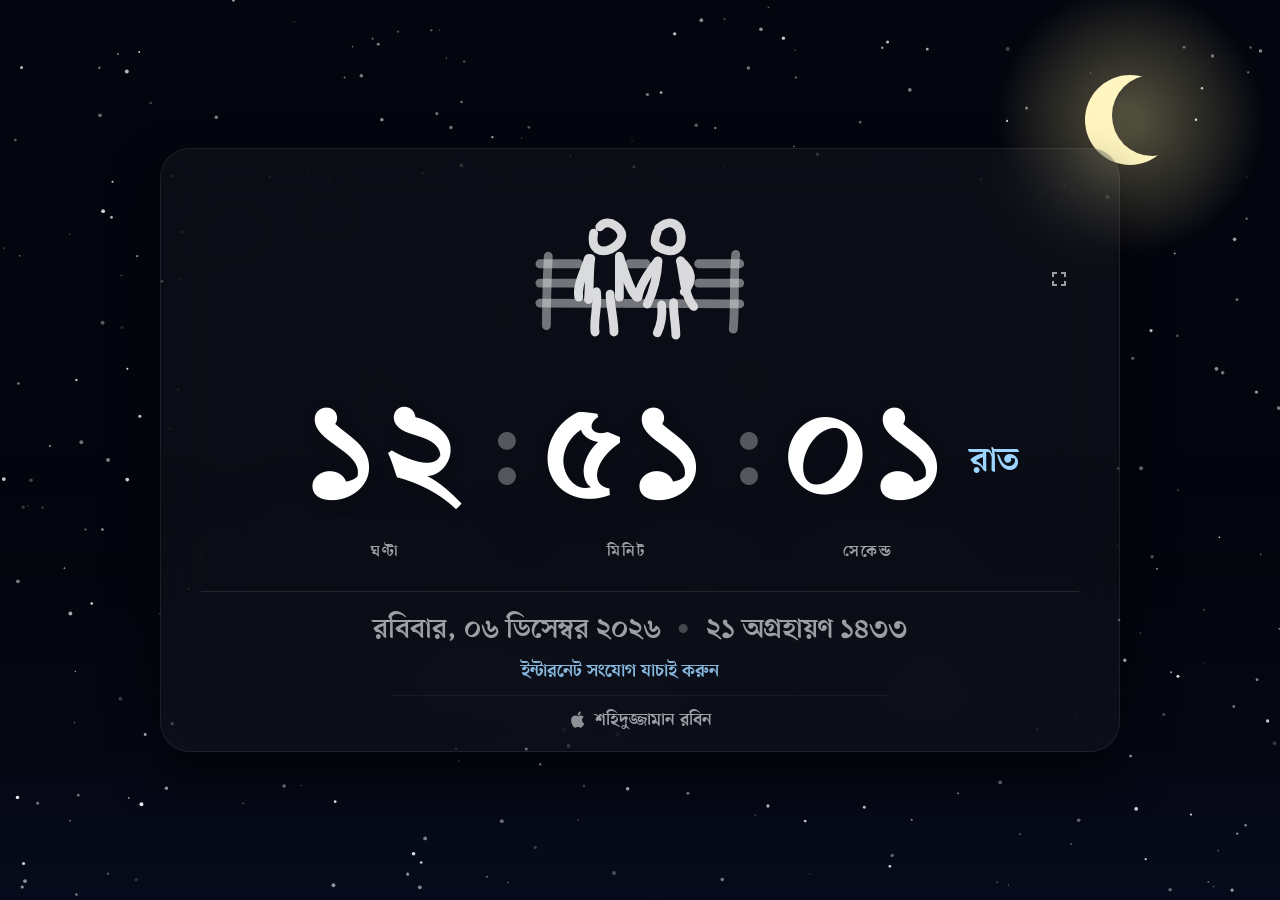
==== commit 0cd7770d: "Fix: Added cloud boundary buffer to prevent premature disappearance at the screen edges." ====
--- a/BanglaClock-Standalone.html
+++ b/BanglaClock-Standalone.html
@@ -1053,7 +1053,10 @@
     if (theme.cloudVisible) {
         clouds.forEach(cloud => {
             cloud.x += cloud.speed;
-            if (cloud.x > starsCanvas.width) cloud.x = -cloud.width;
+            // Buffer the boundary check so the entire cloud cluster drifts off-screen
+            if (cloud.x - cloud.width * 2 > starsCanvas.width) {
+                cloud.x = -cloud.width * 2;
+            }
             ctx.save();
             // The "Phantom Shadow" trick: Draw the shape far away and cast only the shadow back
             const shadowOffset = 5000; // Draw shapes 5000px off-screen
